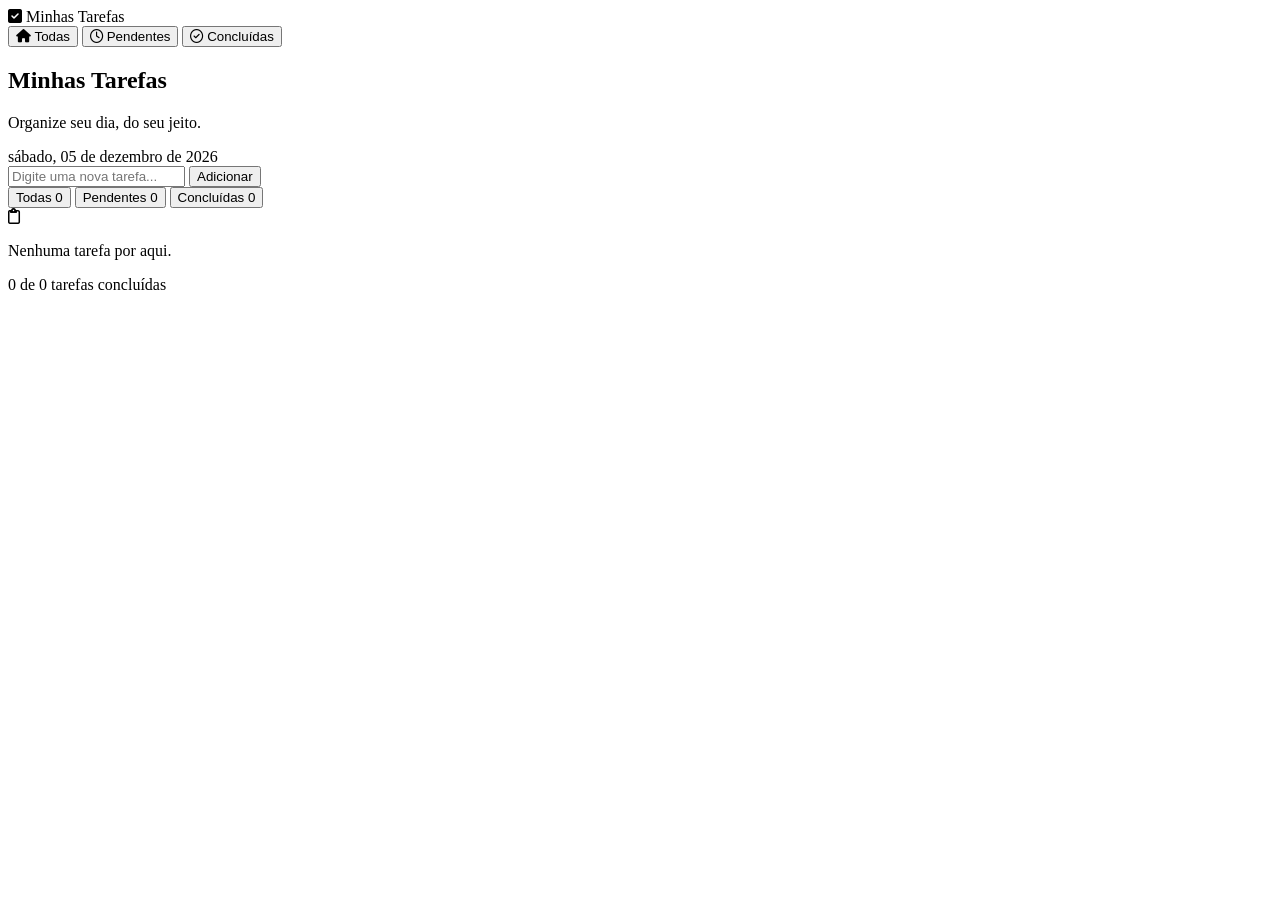
==== projeto_list/index.html @ f42015a5 "Corrige estrutura para deploy" ====
<!DOCTYPE html>
<html lang="pt-BR">
<head>
    <meta charset="UTF-8">
    <meta name="viewport" content="width=device-width, initial-scale=1.0">
    <title>Minhas Tarefas</title>

    <link rel="stylesheet" href="/styles/style.css">
    <link rel="stylesheet" href="https://cdnjs.cloudflare.com/ajax/libs/font-awesome/6.5.2/css/all.min.css">
</head>

<body>

    <main class="app">

        <aside class="sidebar">

            <div class="logo">
                <i class="fa-solid fa-square-check"></i>
                <span>Minhas Tarefas</span>
            </div>

            <nav>
                <button class="menu-item ativo" data-filtro="todas">
                    <i class="fa-solid fa-house"></i>
                    Todas
                </button>

                <button class="menu-item" data-filtro="pendentes">
                    <i class="fa-regular fa-clock"></i>
                    Pendentes
                </button>

                <button class="menu-item" data-filtro="concluidas">
                    <i class="fa-regular fa-circle-check"></i>
                    Concluídas
                </button>
            </nav>

        </aside>

        <section class="conteudo">

            <header class="topo">
                <div>
                    <h1>Minhas Tarefas</h1>
                    <p>Organize seu dia, do seu jeito.</p>
                </div>

                <span id="dataAtual"></span>
            </header>

            <div class="nova-tarefa">

                <input type="text"id="inputTarefa" placeholder="Digite uma nova tarefa...">

                <button id="btnAdicionar">
                    Adicionar
                </button>

            </div>

            <div class="filtros">

                <button class="filtro ativo" data-filtro="todas">
                    Todas
                    <span id="contadorTodas">0</span>
                </button>

                <button class="filtro" data-filtro="pendentes">
                    Pendentes
                    <span id="contadorPendentes">0</span>
                </button>

                <button class="filtro" data-filtro="concluidas">
                    Concluídas
                    <span id="contadorConcluidas">0</span>
                </button>

            </div>

            <div id="listaTarefas" class="lista-tarefas"></div>

            <footer class="rodape">

                <span id="progresso">
                    0 de 0 tarefas concluídas
                </span>

            </footer>

        </section>

    </main>

    <script src="script.js"></script>

</body>

</html>
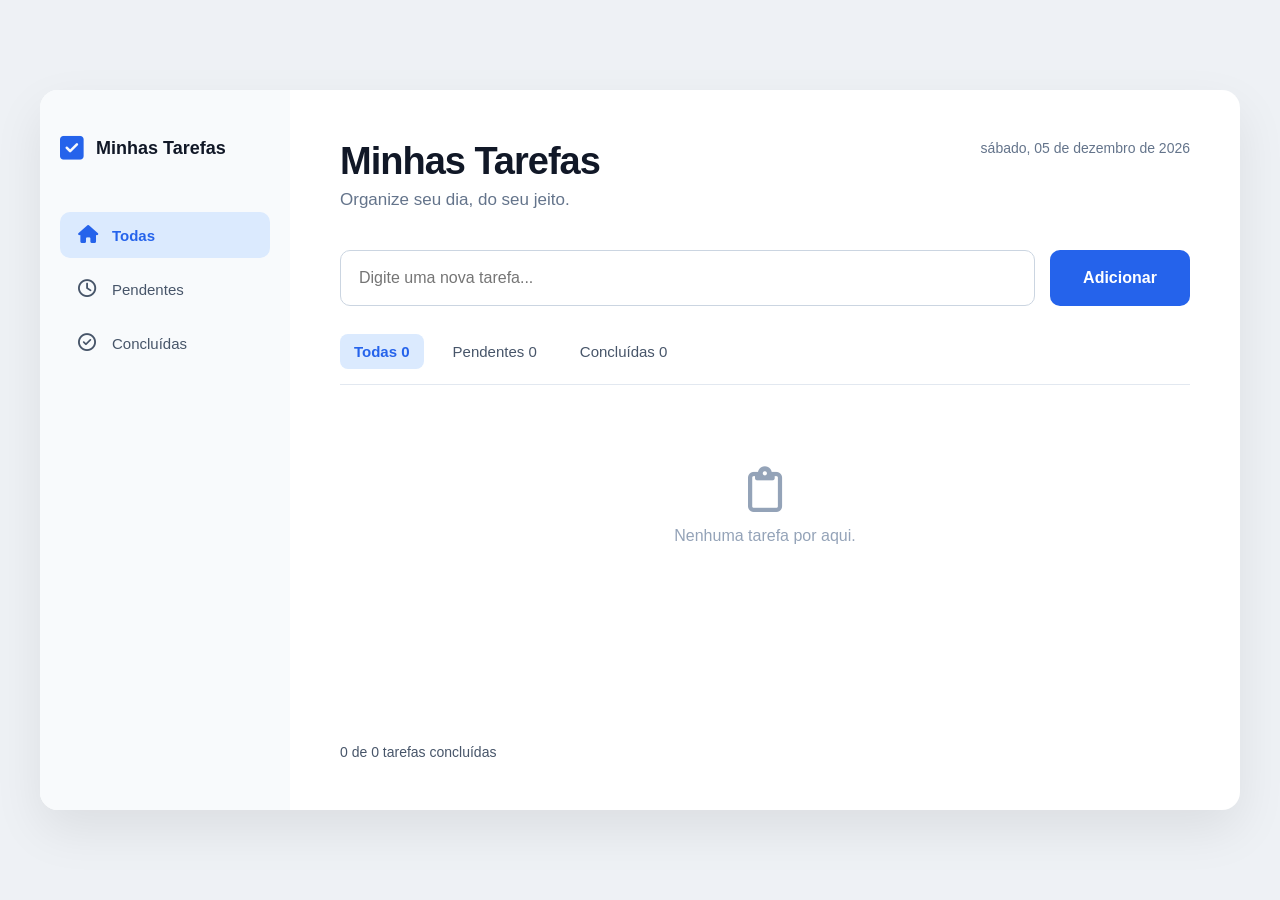
==== commit a0131a35: "Organiza arquivos do projeto" ====
--- a/projeto_list/index.html
+++ b/projeto_list/index.html
@@ -5,7 +5,7 @@
     <meta name="viewport" content="width=device-width, initial-scale=1.0">
     <title>Minhas Tarefas</title>
 
-    <link rel="stylesheet" href="/styles/style.css">
+    <link rel="stylesheet" href="style.css">
     <link rel="stylesheet" href="https://cdnjs.cloudflare.com/ajax/libs/font-awesome/6.5.2/css/all.min.css">
 </head>
 
--- a/projeto_list/style.css
+++ b/projeto_list/style.css
@@ -0,0 +1,392 @@
+* {
+    margin: 0;
+    padding: 0;
+    box-sizing: border-box;
+}
+
+body {
+    font-family: -apple-system, BlinkMacSystemFont,"Segoe UI",Roboto, Helvetica,Arial, sans-serif;
+    background: #eef1f5;
+    color: #111827;
+    min-height: 100vh;
+    display: flex;
+    justify-content: center;
+    align-items: center;
+    padding: 25px;
+}
+
+.app {
+    width: 100%;
+    max-width: 1200px;
+    min-height: 720px;
+    background: white;
+    display: grid;
+    grid-template-columns: 250px 1fr;
+    border-radius: 18px;
+    overflow: hidden;
+    box-shadow: 0 20px 50px rgba(0, 0, 0, 0.08);
+}
+
+.sidebar {
+    background: #f8fafc;
+    padding: 45px 20px;
+    display: flex;
+    flex-direction: column;
+}
+
+.logo {
+    display: flex;
+    align-items: center;
+    gap: 12px;
+
+    font-size: 18px;
+    font-weight: 700;
+
+    margin-bottom: 50px;
+}
+
+.logo i {
+    font-size: 27px;
+    color: #2563eb;
+}
+
+.sidebar nav {
+    display: flex;
+    flex-direction: column;
+    gap: 8px;
+}
+
+.menu-item {
+    border: none;
+    background: transparent;
+    padding: 14px 18px;
+    display: flex;
+    align-items: center;
+    gap: 14px;
+    border-radius: 10px;
+    cursor: pointer;
+    font-size: 15px;
+    color: #475569;
+    text-align: left;
+    transition: 0.2s;
+}
+
+.menu-item:hover {
+    background: #eaf2ff;
+}
+
+.menu-item.ativo {
+    background: #dbeafe;
+    color: #2563eb;
+    font-weight: 600;
+}
+
+.menu-item i {
+    width: 20px;
+    font-size: 18px;
+}
+
+.frase {
+    margin-top: auto;
+    color: #64748b;
+    font-size: 15px;
+    line-height: 1.6;
+}
+
+.conteudo {
+    padding: 50px;
+    display: flex;
+    flex-direction: column;
+}
+
+.topo {
+    display: flex;
+    justify-content: space-between;
+    align-items: flex-start;
+    margin-bottom: 40px;
+}
+
+.topo h1 {
+    font-size: 38px;
+    letter-spacing: -1px;
+    margin-bottom: 7px;
+}
+
+.topo p {
+    color: #64748b;
+    font-size: 17px;
+}
+
+#dataAtual {
+    font-size: 14px;
+    color: #64748b;
+}
+
+.nova-tarefa {
+    display: flex;
+    gap: 15px;
+    margin-bottom: 28px;
+}
+
+.nova-tarefa input {
+    flex: 1;
+    height: 56px;
+    border: 1px solid #cbd5e1;
+    border-radius: 10px;
+    padding: 0 18px;
+    font-family: inherit;
+    font-size: 16px;
+    outline: none;
+    transition: 0.2s;
+}
+
+.nova-tarefa input:focus {
+    border-color: #2563eb;
+    box-shadow: 0 0 0 3px rgba(37, 99, 235, 0.1);
+}
+
+.nova-tarefa button {
+    min-width: 140px;
+    border: none;
+    background: #2563eb;
+    color: white;
+    font-family: inherit;
+    font-size: 16px;
+    font-weight: 600;
+    border-radius: 10px;
+    cursor: pointer;
+    transition: 0.2s;
+}
+
+.nova-tarefa button:hover {
+    background: #1d4ed8;
+}
+
+.filtros {
+    display: flex;
+    gap: 15px;
+    border-bottom: 1px solid #e2e8f0;
+    margin-bottom: 22px;
+    padding-bottom: 15px;
+}
+
+.filtro {
+    border: none;
+    background: transparent;
+    padding: 9px 14px;
+    border-radius: 8px;
+    cursor: pointer;
+    font-family: inherit;
+    font-size: 15px;
+    color: #475569;
+    transition: 0.2s;
+}
+
+.filtro:hover {
+    background: #f1f5f9;
+}
+
+.filtro.ativo {
+    background: #dbeafe;
+    color: #2563eb;
+
+    font-weight: 600;
+}
+
+.lista-tarefas {
+    display: flex;
+    flex-direction: column;
+    gap: 10px;
+}
+
+.tarefa {
+    width: 100%;
+    min-height: 60px;
+    border: 1px solid #e2e8f0;
+    border-radius: 10px;
+    padding: 12px 16px;
+    display: flex;
+    align-items: center;
+    gap: 15px;
+    transition: 0.2s;
+}
+
+.tarefa:hover {
+    border-color: #bfdbfe;
+    background: #f8fbff;
+}
+
+.check {
+    width: 24px;
+    height: 24px;
+    border: 2px solid #94a3b8;
+    border-radius: 5px;
+    background: white;
+    cursor: pointer;
+    display: flex;
+    align-items: center;
+    justify-content: center;
+    flex-shrink: 0;
+    color: white;
+    transition: 0.2s;
+}
+
+.tarefa.concluida .check {
+    background: #2563eb;
+    border-color: #2563eb;
+}
+
+.tarefa.concluida .check::after {
+    content: "✓";
+}
+
+.texto-tarefa {
+    flex: 1;
+    font-size: 16px;
+    word-break: break-word;
+}
+
+.tarefa.concluida .texto-tarefa {
+    text-decoration: line-through;
+    color: #94a3b8;
+}
+
+.excluir {
+    width: 35px;
+    height: 35px;
+    border: none;
+    background: transparent;
+    border-radius: 8px;
+    color: #64748b;
+    cursor: pointer;
+    font-size: 17px;
+    transition: 0.2s;
+}
+
+.excluir:hover {
+    background: #fee2e2;
+    color: #dc2626;
+}
+
+.vazio {
+    text-align: center;
+    padding: 60px 20px;
+    color: #94a3b8;
+}
+
+.vazio i {
+    font-size: 45px;
+    display: block;
+    margin-bottom: 15px;
+}
+
+.rodape {
+    margin-top: auto;
+    padding-top: 40px;
+    display: flex;
+    justify-content: space-between;
+    color: #475569;
+    font-size: 14px;
+}
+
+@media (max-width: 750px) {
+
+    body {
+        padding: 0;
+        background: white;
+        align-items: flex-start;
+    }
+
+    .app {
+        min-height: 100vh;
+        display: block;
+        border-radius: 0;
+        box-shadow: none;
+    }
+
+    .sidebar {
+        display: none;
+    }
+
+    .conteudo {
+        padding: 30px 20px 25px;
+        min-height: 100vh;
+    }
+
+    .topo {
+        margin-bottom: 30px;
+    }
+
+    .topo h1 {
+        font-size: 28px;
+    }
+
+    .topo p {
+        font-size: 15px;
+    }
+
+    #dataAtual {
+        display: none;
+    }
+
+    .nova-tarefa {
+        gap: 10px;
+    }
+
+    .nova-tarefa input {
+        height: 50px;
+        font-size: 14px;
+    }
+
+    .nova-tarefa button {
+        min-width: 95px;
+        padding: 0 15px;
+        font-size: 14px;
+    }
+
+    .filtros {
+        display: grid;
+        grid-template-columns: repeat(3, 1fr);
+        gap: 7px;
+    }
+
+    .filtro {
+        padding: 10px 5px;
+        font-size: 13px;
+    }
+
+    .tarefa {
+        padding: 12px;
+        min-height: 58px;
+    }
+
+    .texto-tarefa {
+        font-size: 15px;
+    }
+
+    .rodape {
+        margin-top: 30px;
+        gap: 20px;
+        font-size: 12px;
+    }
+
+}
+
+@media (max-width: 420px) {
+
+    .nova-tarefa {
+        flex-direction: column;
+    }
+
+    .nova-tarefa button {
+        width: 100%;
+        min-height: 48px;
+    }
+
+}
+
+button:focus-visible,
+input:focus-visible {
+    outline: 3px solid rgba(37, 99, 235, 0.35);
+    outline-offset: 2px;
+}
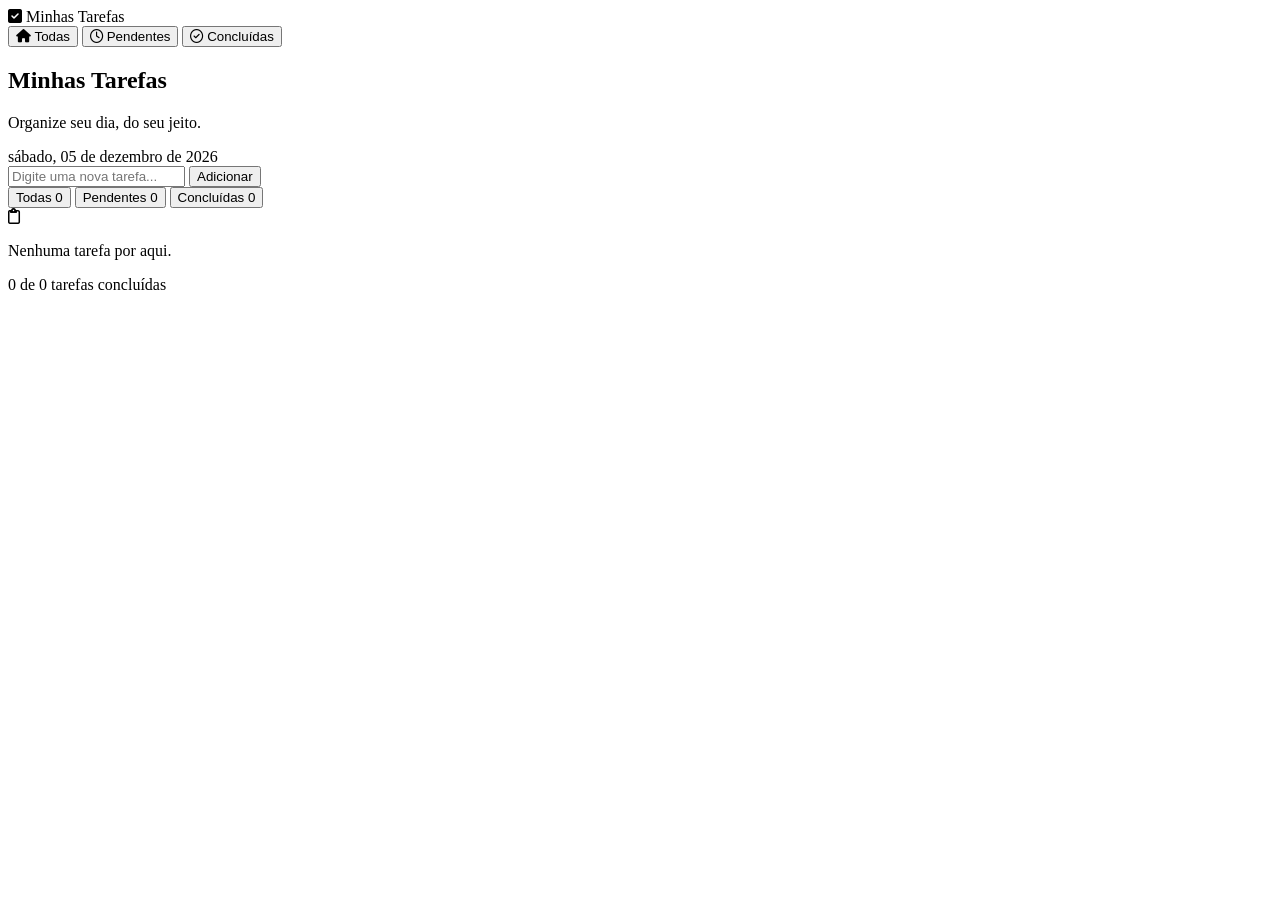
==== commit d1edcd8f: "Corrige caminho do CSS" ====
--- a/projeto_list/index.html
+++ b/projeto_list/index.html
@@ -5,7 +5,7 @@
     <meta name="viewport" content="width=device-width, initial-scale=1.0">
     <title>Minhas Tarefas</title>
 
-    <link rel="stylesheet" href="style.css">
+    <link rel="stylesheet" href="/styles/style.css">
     <link rel="stylesheet" href="https://cdnjs.cloudflare.com/ajax/libs/font-awesome/6.5.2/css/all.min.css">
 </head>
 
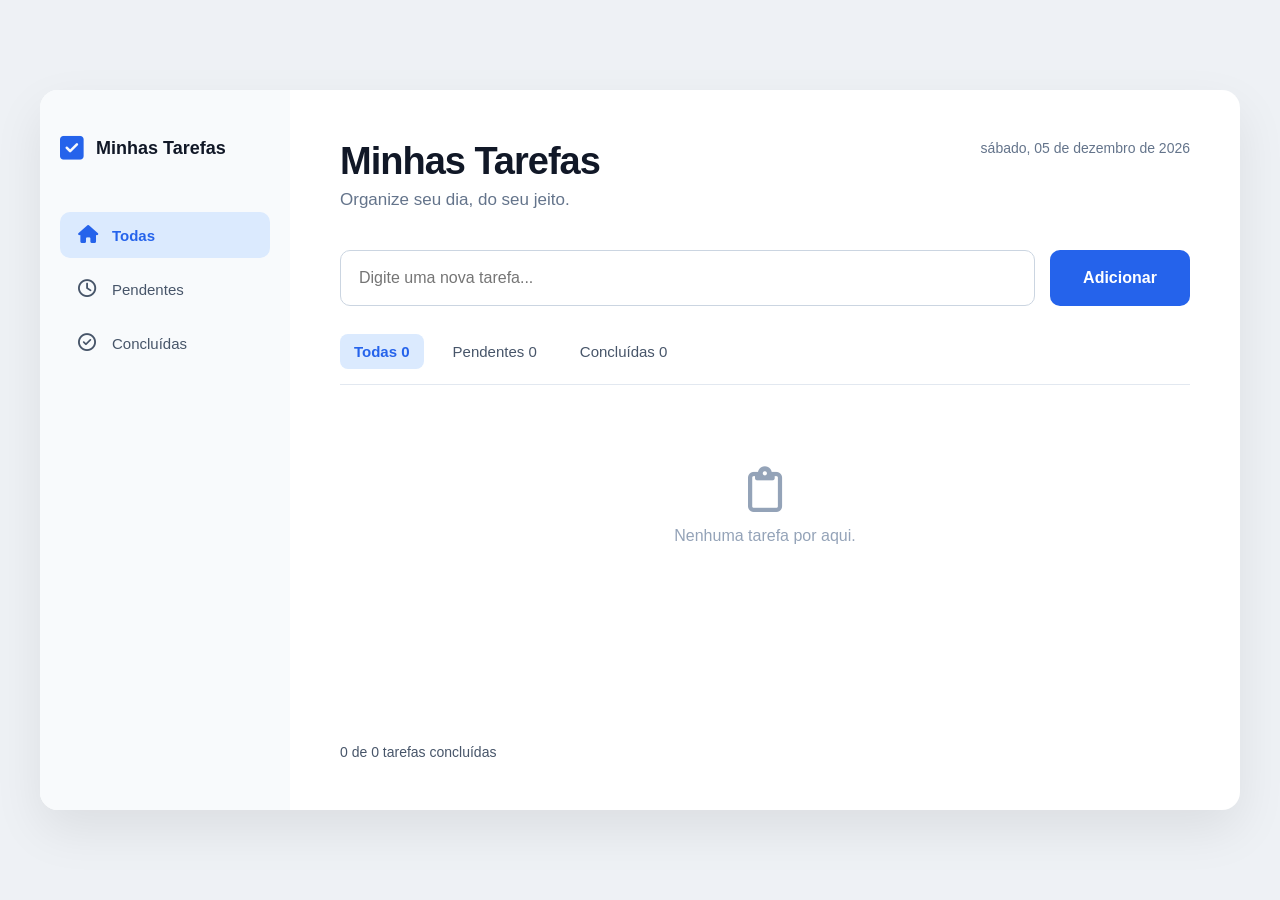
==== commit 957bafd8: "Corrige caminho do CSS" ====
--- a/projeto_list/index.html
+++ b/projeto_list/index.html
@@ -5,7 +5,7 @@
     <meta name="viewport" content="width=device-width, initial-scale=1.0">
     <title>Minhas Tarefas</title>
 
-    <link rel="stylesheet" href="/styles/style.css">
+    <link rel="stylesheet" href="./styles/style.css">
     <link rel="stylesheet" href="https://cdnjs.cloudflare.com/ajax/libs/font-awesome/6.5.2/css/all.min.css">
 </head>
 
--- a/projeto_list/styles/style.css
+++ b/projeto_list/styles/style.css
@@ -0,0 +1,392 @@
+* {
+    margin: 0;
+    padding: 0;
+    box-sizing: border-box;
+}
+
+body {
+    font-family: -apple-system, BlinkMacSystemFont,"Segoe UI",Roboto, Helvetica,Arial, sans-serif;
+    background: #eef1f5;
+    color: #111827;
+    min-height: 100vh;
+    display: flex;
+    justify-content: center;
+    align-items: center;
+    padding: 25px;
+}
+
+.app {
+    width: 100%;
+    max-width: 1200px;
+    min-height: 720px;
+    background: white;
+    display: grid;
+    grid-template-columns: 250px 1fr;
+    border-radius: 18px;
+    overflow: hidden;
+    box-shadow: 0 20px 50px rgba(0, 0, 0, 0.08);
+}
+
+.sidebar {
+    background: #f8fafc;
+    padding: 45px 20px;
+    display: flex;
+    flex-direction: column;
+}
+
+.logo {
+    display: flex;
+    align-items: center;
+    gap: 12px;
+
+    font-size: 18px;
+    font-weight: 700;
+
+    margin-bottom: 50px;
+}
+
+.logo i {
+    font-size: 27px;
+    color: #2563eb;
+}
+
+.sidebar nav {
+    display: flex;
+    flex-direction: column;
+    gap: 8px;
+}
+
+.menu-item {
+    border: none;
+    background: transparent;
+    padding: 14px 18px;
+    display: flex;
+    align-items: center;
+    gap: 14px;
+    border-radius: 10px;
+    cursor: pointer;
+    font-size: 15px;
+    color: #475569;
+    text-align: left;
+    transition: 0.2s;
+}
+
+.menu-item:hover {
+    background: #eaf2ff;
+}
+
+.menu-item.ativo {
+    background: #dbeafe;
+    color: #2563eb;
+    font-weight: 600;
+}
+
+.menu-item i {
+    width: 20px;
+    font-size: 18px;
+}
+
+.frase {
+    margin-top: auto;
+    color: #64748b;
+    font-size: 15px;
+    line-height: 1.6;
+}
+
+.conteudo {
+    padding: 50px;
+    display: flex;
+    flex-direction: column;
+}
+
+.topo {
+    display: flex;
+    justify-content: space-between;
+    align-items: flex-start;
+    margin-bottom: 40px;
+}
+
+.topo h1 {
+    font-size: 38px;
+    letter-spacing: -1px;
+    margin-bottom: 7px;
+}
+
+.topo p {
+    color: #64748b;
+    font-size: 17px;
+}
+
+#dataAtual {
+    font-size: 14px;
+    color: #64748b;
+}
+
+.nova-tarefa {
+    display: flex;
+    gap: 15px;
+    margin-bottom: 28px;
+}
+
+.nova-tarefa input {
+    flex: 1;
+    height: 56px;
+    border: 1px solid #cbd5e1;
+    border-radius: 10px;
+    padding: 0 18px;
+    font-family: inherit;
+    font-size: 16px;
+    outline: none;
+    transition: 0.2s;
+}
+
+.nova-tarefa input:focus {
+    border-color: #2563eb;
+    box-shadow: 0 0 0 3px rgba(37, 99, 235, 0.1);
+}
+
+.nova-tarefa button {
+    min-width: 140px;
+    border: none;
+    background: #2563eb;
+    color: white;
+    font-family: inherit;
+    font-size: 16px;
+    font-weight: 600;
+    border-radius: 10px;
+    cursor: pointer;
+    transition: 0.2s;
+}
+
+.nova-tarefa button:hover {
+    background: #1d4ed8;
+}
+
+.filtros {
+    display: flex;
+    gap: 15px;
+    border-bottom: 1px solid #e2e8f0;
+    margin-bottom: 22px;
+    padding-bottom: 15px;
+}
+
+.filtro {
+    border: none;
+    background: transparent;
+    padding: 9px 14px;
+    border-radius: 8px;
+    cursor: pointer;
+    font-family: inherit;
+    font-size: 15px;
+    color: #475569;
+    transition: 0.2s;
+}
+
+.filtro:hover {
+    background: #f1f5f9;
+}
+
+.filtro.ativo {
+    background: #dbeafe;
+    color: #2563eb;
+
+    font-weight: 600;
+}
+
+.lista-tarefas {
+    display: flex;
+    flex-direction: column;
+    gap: 10px;
+}
+
+.tarefa {
+    width: 100%;
+    min-height: 60px;
+    border: 1px solid #e2e8f0;
+    border-radius: 10px;
+    padding: 12px 16px;
+    display: flex;
+    align-items: center;
+    gap: 15px;
+    transition: 0.2s;
+}
+
+.tarefa:hover {
+    border-color: #bfdbfe;
+    background: #f8fbff;
+}
+
+.check {
+    width: 24px;
+    height: 24px;
+    border: 2px solid #94a3b8;
+    border-radius: 5px;
+    background: white;
+    cursor: pointer;
+    display: flex;
+    align-items: center;
+    justify-content: center;
+    flex-shrink: 0;
+    color: white;
+    transition: 0.2s;
+}
+
+.tarefa.concluida .check {
+    background: #2563eb;
+    border-color: #2563eb;
+}
+
+.tarefa.concluida .check::after {
+    content: "✓";
+}
+
+.texto-tarefa {
+    flex: 1;
+    font-size: 16px;
+    word-break: break-word;
+}
+
+.tarefa.concluida .texto-tarefa {
+    text-decoration: line-through;
+    color: #94a3b8;
+}
+
+.excluir {
+    width: 35px;
+    height: 35px;
+    border: none;
+    background: transparent;
+    border-radius: 8px;
+    color: #64748b;
+    cursor: pointer;
+    font-size: 17px;
+    transition: 0.2s;
+}
+
+.excluir:hover {
+    background: #fee2e2;
+    color: #dc2626;
+}
+
+.vazio {
+    text-align: center;
+    padding: 60px 20px;
+    color: #94a3b8;
+}
+
+.vazio i {
+    font-size: 45px;
+    display: block;
+    margin-bottom: 15px;
+}
+
+.rodape {
+    margin-top: auto;
+    padding-top: 40px;
+    display: flex;
+    justify-content: space-between;
+    color: #475569;
+    font-size: 14px;
+}
+
+@media (max-width: 750px) {
+
+    body {
+        padding: 0;
+        background: white;
+        align-items: flex-start;
+    }
+
+    .app {
+        min-height: 100vh;
+        display: block;
+        border-radius: 0;
+        box-shadow: none;
+    }
+
+    .sidebar {
+        display: none;
+    }
+
+    .conteudo {
+        padding: 30px 20px 25px;
+        min-height: 100vh;
+    }
+
+    .topo {
+        margin-bottom: 30px;
+    }
+
+    .topo h1 {
+        font-size: 28px;
+    }
+
+    .topo p {
+        font-size: 15px;
+    }
+
+    #dataAtual {
+        display: none;
+    }
+
+    .nova-tarefa {
+        gap: 10px;
+    }
+
+    .nova-tarefa input {
+        height: 50px;
+        font-size: 14px;
+    }
+
+    .nova-tarefa button {
+        min-width: 95px;
+        padding: 0 15px;
+        font-size: 14px;
+    }
+
+    .filtros {
+        display: grid;
+        grid-template-columns: repeat(3, 1fr);
+        gap: 7px;
+    }
+
+    .filtro {
+        padding: 10px 5px;
+        font-size: 13px;
+    }
+
+    .tarefa {
+        padding: 12px;
+        min-height: 58px;
+    }
+
+    .texto-tarefa {
+        font-size: 15px;
+    }
+
+    .rodape {
+        margin-top: 30px;
+        gap: 20px;
+        font-size: 12px;
+    }
+
+}
+
+@media (max-width: 420px) {
+
+    .nova-tarefa {
+        flex-direction: column;
+    }
+
+    .nova-tarefa button {
+        width: 100%;
+        min-height: 48px;
+    }
+
+}
+
+button:focus-visible,
+input:focus-visible {
+    outline: 3px solid rgba(37, 99, 235, 0.35);
+    outline-offset: 2px;
+}
